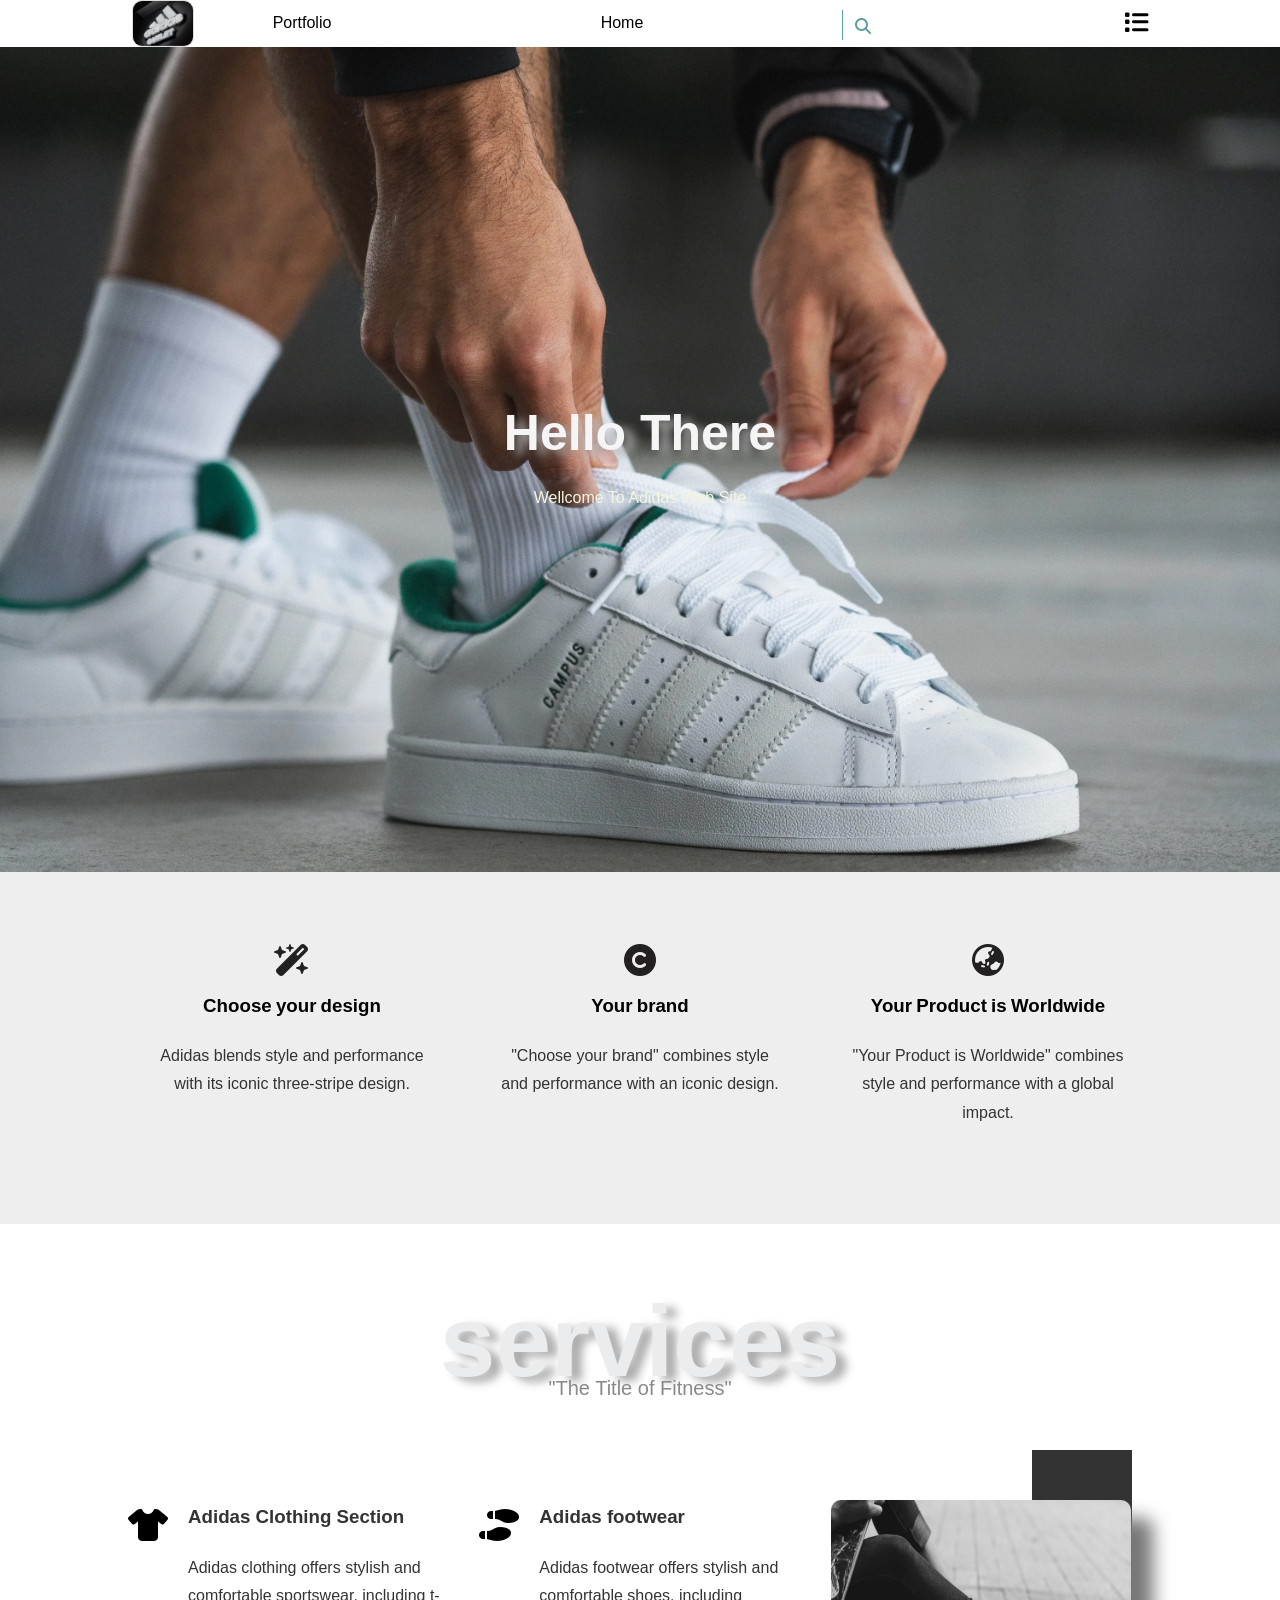
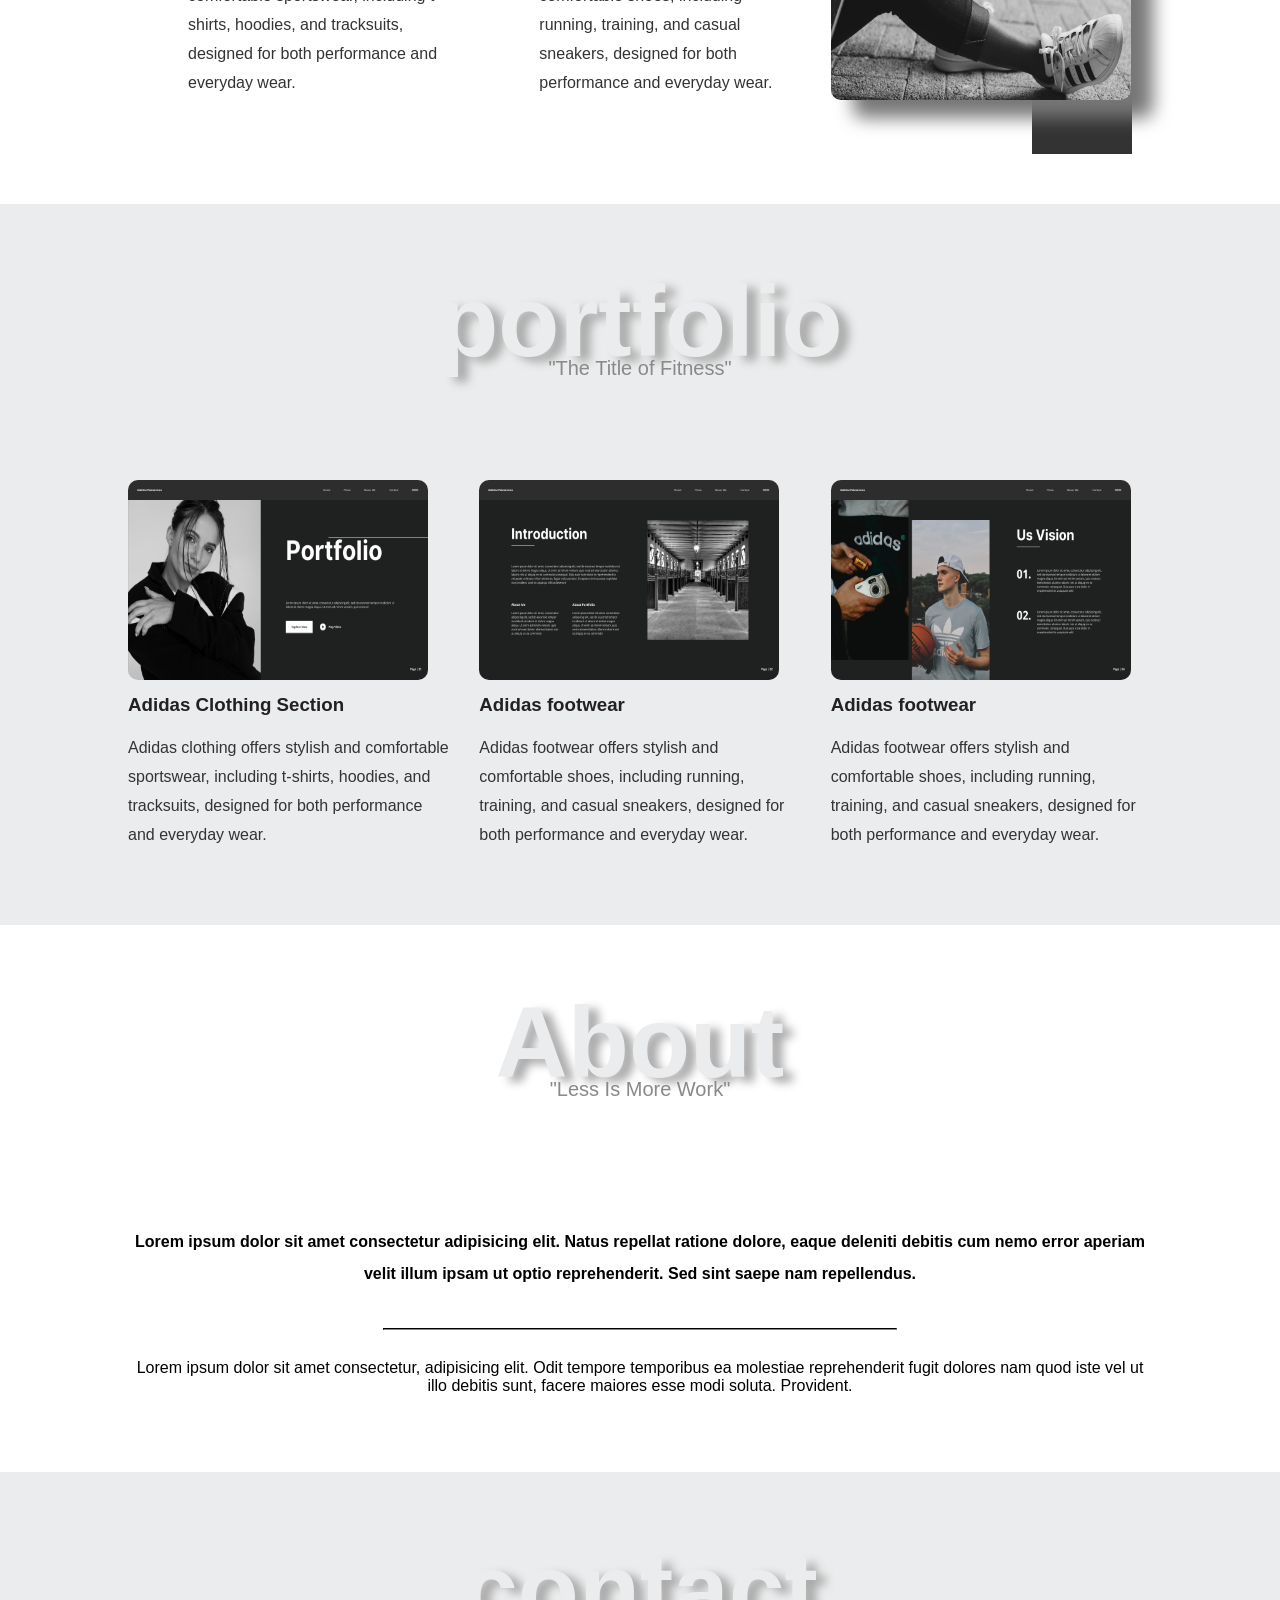
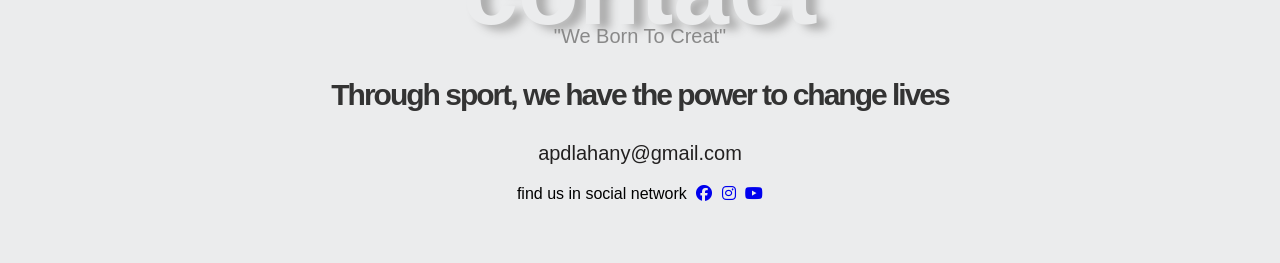
==== index.html @ a8775719 "add" ====
<!DOCTYPE html>
<html lang="en">

<head>
    <meta charset="UTF-8">
    <meta name="viewport" content="width=device-width, initial-scale=1.0">
    <title>Adidas</title>
    <link rel="stylesheet" href="css files/master.css">
    <link rel="stylesheet" href="css files/normalize.css">
    <link rel="stylesheet" href="css files/all.min.css">

</head>

<body>
    <!-- start header -->
    <div class="headr">
        <div class="container">
            <img class="logo" src="imeges/sddefault.jpg" alt="">
            <div class="tools">
                <ul>
                    <a href="file:///D:/test/portfolio.html" target="_blank">
                        <li>Portfolio</li>
                    </a>
                    <a href="">
                        <li>Home</li>
                    </a>
                    <div class="search ">
                        <i class="fa-solid fa-magnifying-glass"></i>
                    </div>

                </ul>
            </div>
            <div class="links">
                <i class="fa-solid fa-list fa-xl"></i>
                <ul>
                    <li> <a href="#home">home</a></li>
                    <li><a href="#about">About</a></li>
                    <li><a href="#contact">contact</a></li>
                    <li><a href="#services">services</a></li>
                    <li>
                        <div class="search ">
                            <a href="https://i.guim.co.uk/img/media/3841125b290fc60b6b7eaf004e7f3cb6103793da/0_193_3500_2101/master/3500.jpg?width=465&dpr=1&s=none&crop=none"
                                target="_blank">
                                <i class="fa-solid fa-magnifying-glass"> </i> ...search</a>

                        </div>
                    </li>

                </ul>

            </div>
        </div>

    </div>
    <!-- end header -->
    <!-- start landing -->
    <div class="land">
        <div class="intro-text">
            <h1>Hello There</h1>
            <p>Wellcome To Adidas Web Site</p>
        </div>
    </div>
    <!-- end landing -->

    <!-- start features -->
    <div class="features">
        <div class="container">
            <div class="feat">
                <i class="fa-solid fa-wand-magic-sparkles fa-2xl"></i>
                <h3>Choose your design</h3>
                <p>Adidas blends style and performance with its iconic three-stripe design.</p>
            </div>
            <div class="feat">
                <i class="fa-solid fa-copyright fa-2xl"></i>
                <h3>Your brand</h3>
                <p>"Choose your brand" combines style and performance with an iconic design.</p>

            </div>
            <div class="feat">
                <i class="fa-solid fa-earth-asia fa-2xl"></i>
                <h3>Your Product is Worldwide</h3>
                <p>"Your Product is Worldwide" combines style and performance with a global impact.</p>
            </div>
        </div>
    </div>
    <!-- end features -->
    <!-- start services -->
    <div class="services" id="services">
        <div class="container">
            <h2 class="specila-h">
                services
            </h2>
            <p>"The Title of Fitness"</p>
            <div class="services-content">
                <div class="col">
                    <div class="serv">
                        <i class="fa-solid fa-shirt fa-2xl"></i>
                        <div class="text">
                            <h3> Adidas Clothing Section</h3>
                            <p>Adidas clothing offers stylish and comfortable sportswear, including t-shirts, hoodies,
                                and
                                tracksuits, designed for both performance and everyday wear.
                            </p>
                        </div>

                    </div>
                </div>
                <div class="col">
                    <div class="serv">
                        <i class="fa-solid fa-shoe-prints fa-2xl"></i>
                        <div class="text">
                            <h3>Adidas footwear</h3>
                            <p>Adidas footwear offers stylish and comfortable shoes, including running, training, and
                                casual
                                sneakers, designed for both performance and everyday wear.
                            </p>
                        </div>

                    </div>
                </div>
                <div class="col">
                    <div class="img">
                        <img src="imeges/adidosA.png" width="300px" height="200px" alt="">
                    </div>
                </div>
            </div>
        </div>
    </div>
    <!-- end services -->
    <!-- start portfolio -->
    <div class="portfolio">
        <div class="container">
            <h2 class="specila-h">
                portfolio
            </h2>
            <p>"The Title of Fitness"</p>
            <div class="portfolio-content">
                <div class="col">
                    <div class="serv">
                        <img src="imeges/1.png" width="300px" height="200px" alt="">
                        <div class="text">
                            <h3> Adidas Clothing Section</h3>
                            <p>Adidas clothing offers stylish and comfortable sportswear, including t-shirts, hoodies,
                                and
                                tracksuits, designed for both performance and everyday wear.
                            </p>
                        </div>

                    </div>
                </div>
                <div class="col">
                    <div class="serv">
                        <img src="imeges/2.png" width="300px" height="200px" alt="">
                        <div class="text">
                            <h3>Adidas footwear</h3>
                            <p>Adidas footwear offers stylish and comfortable shoes, including running, training, and
                                casual
                                sneakers, designed for both performance and everyday wear.
                            </p>
                        </div>

                    </div>
                </div>
                <div class="col">
                    <div class="serv">
                        <img src="imeges/3.png" width="300px" height="200px" alt="">
                        <div class="text">
                            <h3>Adidas footwear</h3>
                            <p>Adidas footwear offers stylish and comfortable shoes, including running, training, and
                                casual
                                sneakers, designed for both performance and everyday wear.
                            </p>
                        </div>

                    </div>
                </div>
            </div>
        </div>
    </div>
    <!-- end portfolio -->
    <!-- start About -->
    <div class="about" id="about">
        <div class="container">
            <h2 class="specila-h">
                About
            </h2>
            <p>"Less Is More Work"</p>
            <div class="about-content">
                <div class="image">
                    <img src="imeges/sddefault.jpg" width="300px" height="300px" alt="">
                </div>
                <div class="text">
                    <p>Lorem ipsum dolor sit amet consectetur adipisicing elit. Natus repellat ratione dolore, eaque
                        deleniti debitis cum nemo error aperiam velit illum ipsam ut optio reprehenderit. Sed sint saepe
                        nam repellendus.</p>
                    <hr>
                    <p>Lorem ipsum dolor sit amet consectetur, adipisicing elit. Odit tempore temporibus ea molestiae
                        reprehenderit fugit dolores nam quod iste vel ut illo debitis sunt, facere maiores esse modi
                        soluta. Provident.</p>
                </div>
            </div>
        </div>
    </div>
    <!-- end About -->
    <!-- start contact  -->
    <div class="contact" id="contact">
        <div class="container">
        </div>
        <h2 class="specila-h">
            contact
        </h2>
        <p>"We Born To Creat"</p>
        <div class="info">
            <p class="label">Through sport, we have the power to change lives</p>
            <a class="link" href="mailto:apdlahany@gmail.com">apdlahany@gmail.com</a>
            <div class="social">
                find us in social network

                <a href="https://www.facebook.com/adidas/" target="_blank"> <i class="fa-brands fa-facebook"></i></a>
                <a href="https://www.instagram.com/adidas/" target="_blank"><i class="fa-brands fa-instagram"></i></a>
                <a href="https://www.youtube.com/user/adidas" target="_blank"><i class="fa-brands fa-youtube"></i></a>

            </div>


        </div>

    </div>
    <!-- end contact  -->

</body>

</html>
---- css files/master.css ----
* {
    --webkit-box-sizing: border-box --moz-box-sizing:border-box box-sizing: border-box;

}

html {
    scroll-behavior: smooth;
}

:root {
    --main-color: #eee;
    --secound-color: #ebeced;
    --h3-color: #333;
}

img {
    border-radius: 10px;
}

body {
    font-family: "work-sans", sans-serif;
}

.container {
    padding-left: 15px;
    margin-left: auto;
    margin-right: auto;
    padding-right: 15px;

}

.headr .container {
    display: flex;
    justify-content: space-between;
    align-items: center;

}


.headr {
    padding: 5px;
    padding-top: 0;
    padding-bottom: 0;

}


.logo {
    width: 60px;
    border: 0.2px solid #ddd;
    cursor: pointer;
}

.tools {
    position: absolute;
    padding-left: 30px;
    margin-left: auto;
    margin-right: auto;
    padding-right: 30px;


}

.tools .search {
    position: relative;
    top: 6px;
    border-left: 1px solid;
    height: 30px;
    padding-left: 10px;
    margin-top: 5px;
    color: cadetblue;
    cursor: pointer;
}

.tools .search i {
    position: absolute;
    top: 55%;
    transform: translate(-50%, -50%);
    left: 20px;
    color: cadetblue;
    font-size: 16px;
}

.tools ul {
    display: flex;
    gap: 120px;
    list-style: none;
    justify-content: center;
}

.tools ul a {
    text-decoration: none;
    color: black;

}

.tools ul li {
    width: 200px;
    height: 50px;
    display: flex;
    justify-content: center;
    align-items: center;
}

.tools ul li:hover {
    background-color: #ddd;
}


.icon {
    width: 18px;
    transition: 0.3s;
}

.links {
    position: relative;
    transition: 0.3s;

}


.headr .links ul {
    list-style: none;
    position: absolute;
    right: -8px;
    top: 41px;
    background-color: #e6e6e6;
    margin: 0;
    padding: 0;
    min-width: 150px;
    border-radius: 10px;
    display: none;
    transition: 0.3s;
    z-index: 1;
}

.headr .links:hover ul {
    content: "";
    display: block;

}


.headr .links ul::before {
    content: "";
    border-width: 10px;
    border-style: solid;
    border-color: transparent transparent #e6e6e6 transparent;
    position: absolute;
    top: -18px;
    right: 4px;
}

.headr .links ul a {
    display: block;
    margin-top: 5px;
    text-decoration: none;
    color: #333;
    padding: 15px;
    transition: 0.3s;
}

.headr .links ul li:not(:last-child) {
    border-bottom: 1px solid #333;
}

.headr .links ul li a:hover {
    padding-left: 25px;
    background-color: #898989;
}

.land {
    background-image: url(../imeges/adidas2.webp);
    background-size: cover;
    height: calc(100vh - 75px);
    position: relative;
}


.land .intro-text {
    position: absolute;
    left: 50%;
    top: 50%;
    text-align: center;
    transform: translate(-50%, -50%);
    width: 350px;
    max-width: 100%;
}

.land .intro-text h1 {
    margin-top: 0;
    font-weight: bold;
    font-size: 50px;
    color: whitesmoke;
    text-shadow: 10px 5px 10px darkgrey;

}

.land .intro-text p {
    line-height: 0.2;
    color: beige;
}

/* start features */

.features {
    padding-top: 60px;
    padding-bottom: 60px;
    background-color: var(--main-color);

}

.features .container {
    display: grid;
    grid-template-columns: repeat(auto-fill, minmax(300px, 1fr));
    gap: 20px;
}

.features .container .feat {
    padding: 20px;
    text-align: center;
}

.features .container i {
    color: #222020;
}

.features .container h3 {
    line-height: 1.8;
    font-weight: 800;
    word-spacing: -1px;
}

.features .container p {
    color: #333;
    line-height: 1.8;
}

/* end features */

/* start services */
.services {
    padding-top: 60px;
    padding-bottom: 60px;

}

.container {
    padding-left: 15px;
    margin-left: auto;
    margin-right: auto;
    padding-right: 15px;
}

.specila-h {
    font-size: 100px;
    color: var(--secound-color);
    font-weight: 800;
    text-align: center;
    margin: 0 0 0;
    text-shadow: 10px 5px 10px darkgrey;
}

.specila-h+p {
    font-size: 20px;
    text-align: center;
    margin: -22px 0 0;
    color: #898989;
}

.services-content .serv {
    display: flex;
    margin-bottom: 30px;
    position: relative;
}

.services-content .serv h3 {
    margin: 0 0 20px;
    font-weight: 800;

}

.services-content .text {
    line-height: 1.8;
    color: #333;
}

.services-content i {
    content: var(--fa);
    flex-basis: 60px;
    margin-right: 20px;
    margin-top: 25px;
}

.services-content img {
    box-shadow: 22px 18px 18px 0px #777;
    border-radius: 10px;
}

.services-content .img {
    position: relative;

}


.services-content .img::before {
    content: "";
    background-color: #333;
    width: 100px;
    height: calc(100% + 100px);
    position: absolute;
    top: -50px;
    right: 20px;
    z-index: -1;
}




.services-content {
    display: grid;
    grid-template-columns: repeat(auto-fill, minmax(300px, 1fr));
    gap: 30px;
    margin-top: 100px;
}

/* end services */
/* start portfolio */
.portfolio {
    padding-top: 60px;
    padding-bottom: 60px;
    background-color: var(--secound-color);
}

.portfolio-content {
    display: grid;
    grid-template-columns: repeat(auto-fill, minmax(300px, 1fr));
    gap: 30px;
    margin-top: 100px;
}

.portfolio-content h3 {
    margin-top: 10px;
    font-weight: 800;
    color: #222020;
}

.portfolio-content p {
    line-height: 1.8;
    color: #333;
}

/* end portfolio */

/* start about */
.about {
    padding-top: 60px;
    padding-bottom: 60px;

}

.about .about-content {
    display: flex;
    margin-top: 65px;
}

.about .about-content img {
    border-style: none;
    box-shadow: -18px 18px 18px #777;
}



.about .about-content .image {
    max-width: 100%;
    position: relative;
}


.about .about-content .image::before {
    content: "";
    position: absolute;
    width: 110px;
    height: 130%;
    left: -30px;
    top: -51px;
    background-color: #333;
    z-index: -1;
}

.about .about-content .image::after {
    content: "";
    position: absolute;
    width: 109px;
    height: 80%;
    z-index: -1;
    border-left: 80px solid #777;
    border-bottom: 55px solid #777;
    top: -34px;
    right: -130px;
}

.about .about-content .text {
    padding-left: 0;
    padding-top: 60px;
    text-align: center;
}

.about .about-content hr {
    border-color: var(--h3-color);
    width: 50%;
    display: inline-block;


}

.about .about-content p:first-of-type {
    font-weight: bold;
    line-height: 2;
    margin-bottom: 30px;
    margin-top: 0px;
}


/* end about */
/* start contact  */
.contact {
    padding-top: 60px;
    padding-bottom: 60px;
    background-color: var(--secound-color);

}

.contact .info {
    padding-left: 60px;
    padding-right: 60px;
    text-align: center;
}

.contact .info .label {
    font-weight: 800;
    font-size: 30px;
    letter-spacing: -2px;
    color: #333;
}

.contact .info .link {
    text-decoration: none;
    color: #222020;
    font-size: 20px;
}

.contact .info .link:hover {
    content: "";
    color: blue;
}

.contact .info .social {
    margin-top: 20px;
}

.contact .info .social i {
    margin-left: 5px;
}


@media (max-width:768px) {
    .container {
        width: 320px;
    }

    .tools {
        display: none;
        text-align: center;
    }

    .specila-h {
        font-size: 70px;
    }


    .about .about-content .image {
        display: none;
    }
}

@media (min-width:768px) {
    .container {
        width: 750px;
    }

    .tools {
        display: none;
    }

    .about .about-content .image {
        display: none;
    }

}

@media (min-width:992px) {
    .container {
        width: 90%;
    }

    .tools {
        display: block;
    }

}


@media (min-width:1200px) {
    .container {
        width: 80%;
    }
}

@media (min-width:1400px) {
    .container {
        width: 1200px;
    }
}
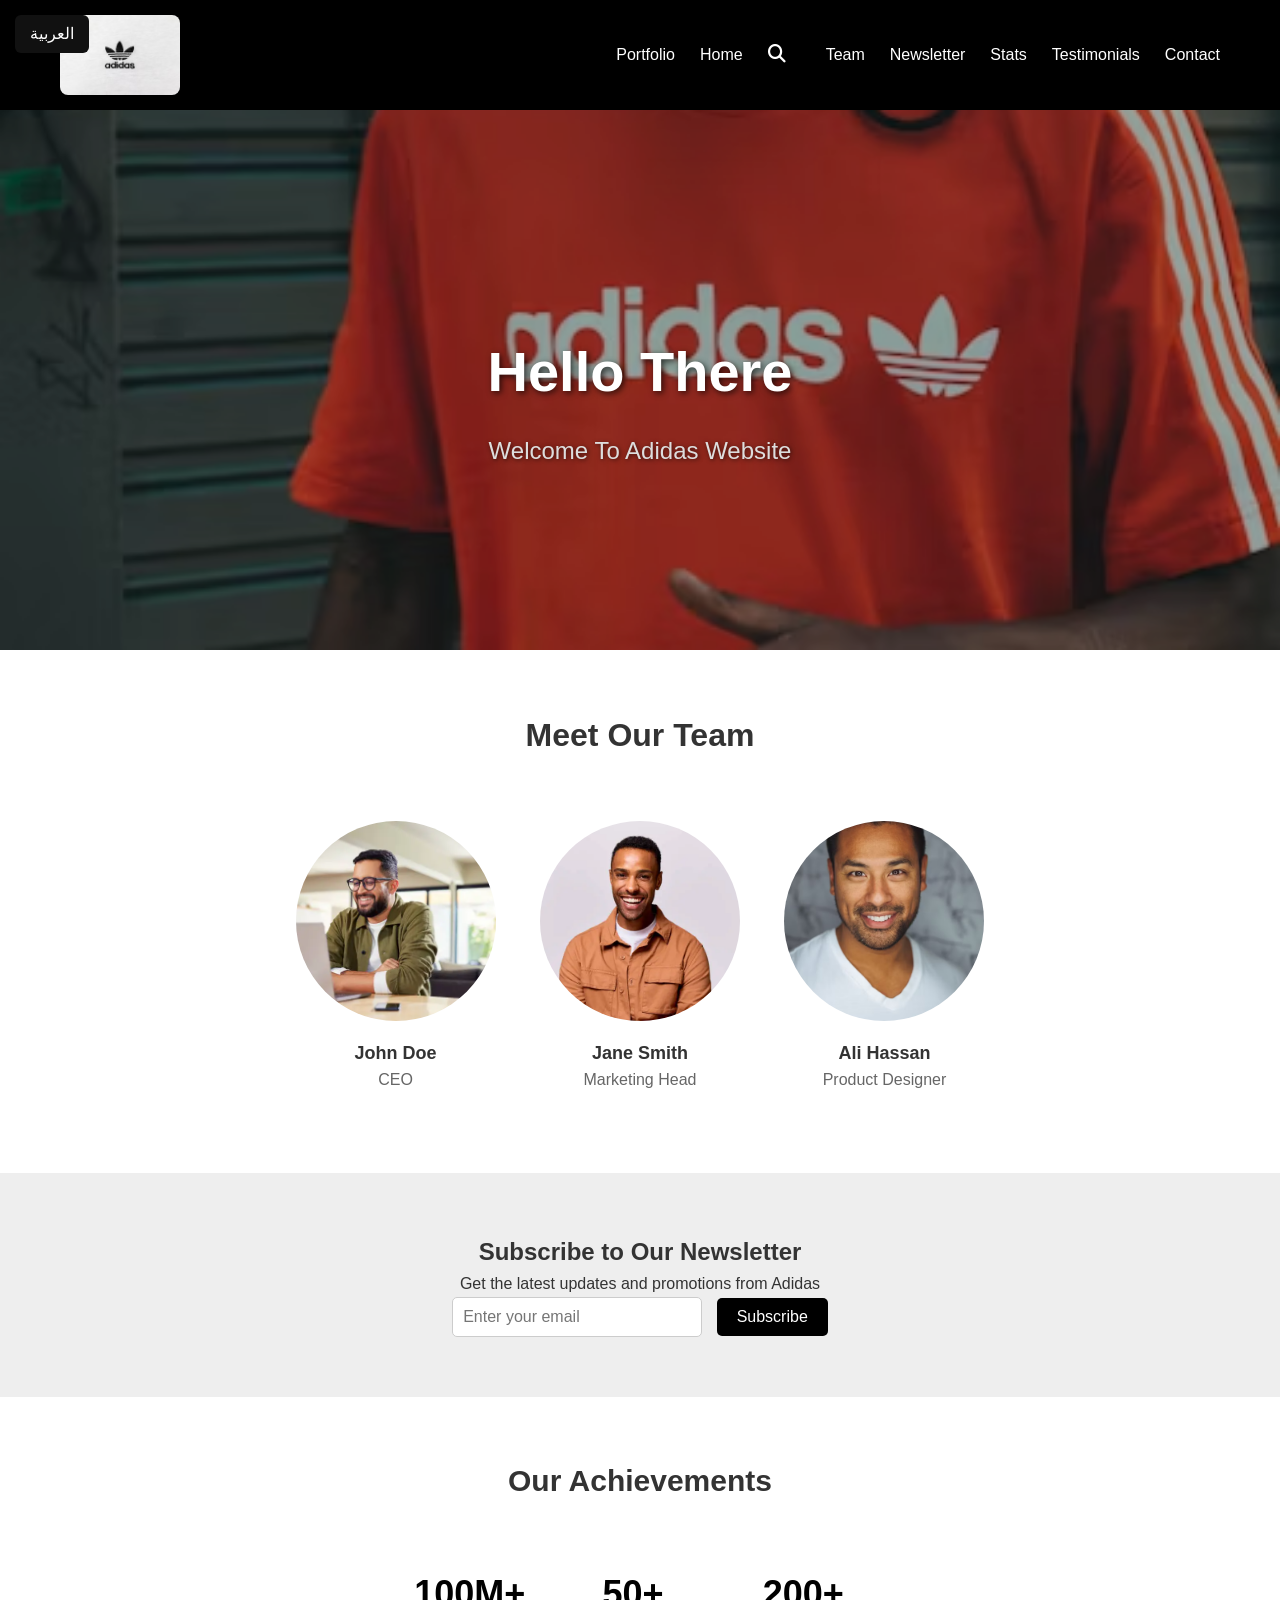
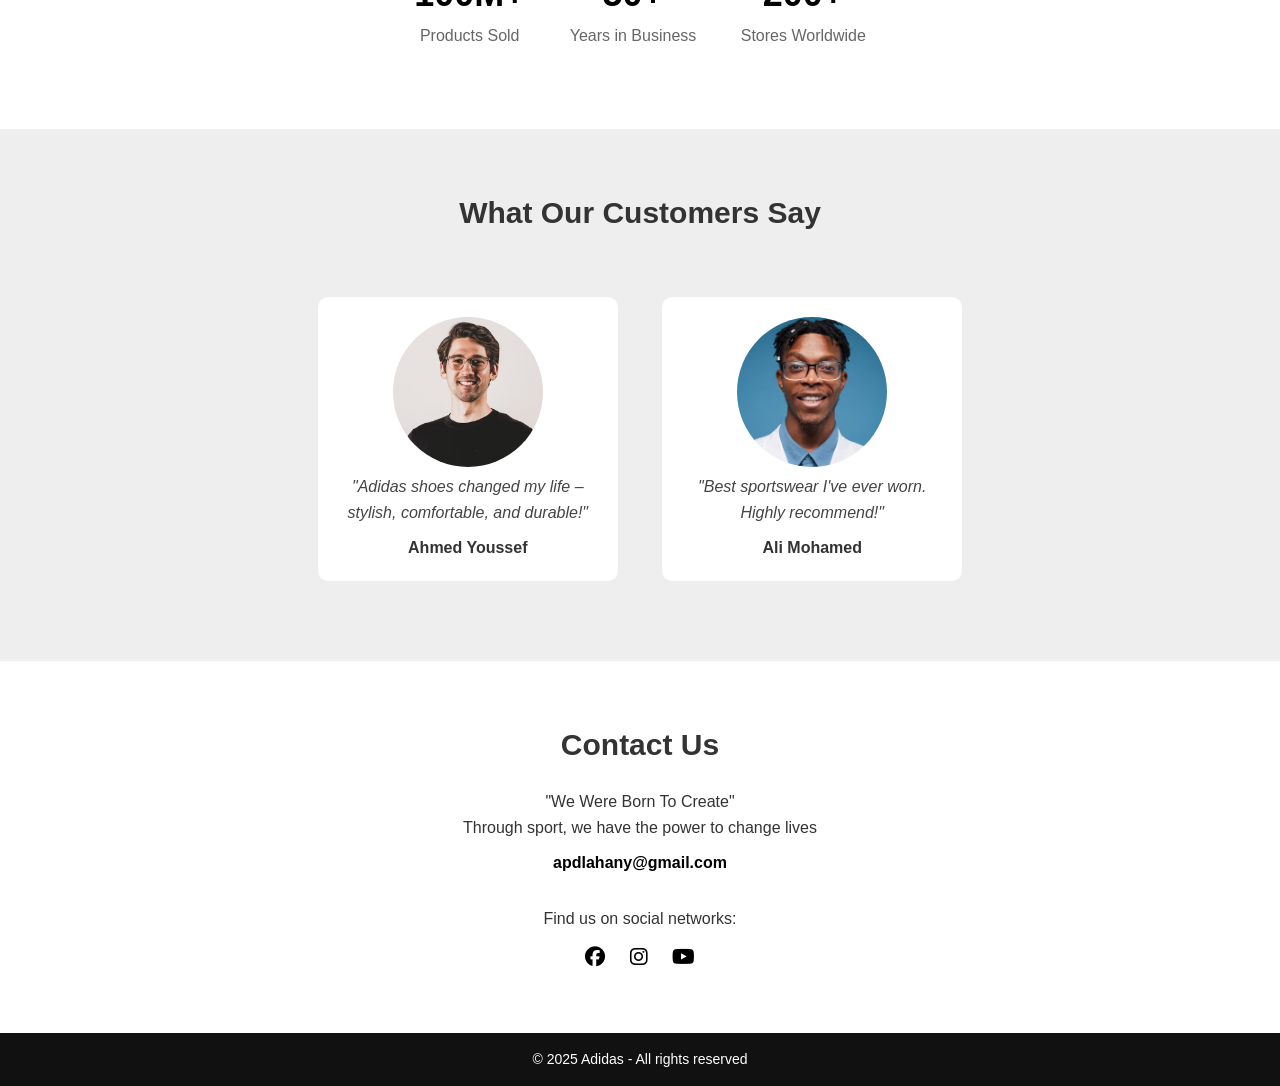
==== commit 9b24aae6: "add new" ====
--- a/index.html
+++ b/index.html
@@ -1,233 +1,166 @@
 <!DOCTYPE html>
 <html lang="en">
+  <head>
+    <meta charset="UTF-8" />
+    <meta name="viewport" content="width=device-width, initial-scale=1.0" />
+    <title>Adidas</title>
+    <link rel="stylesheet" href="css files/normalize.css" />
+    <link rel="stylesheet" href="css files/all.min.css" />
+    <link rel="stylesheet" href="css files/master.css" />
+  </head>
 
-<head>
-    <meta charset="UTF-8">
-    <meta name="viewport" content="width=device-width, initial-scale=1.0">
-    <title>Adidas</title>
-    <link rel="stylesheet" href="css files/master.css">
-    <link rel="stylesheet" href="css files/normalize.css">
-    <link rel="stylesheet" href="css files/all.min.css">
+  <body>
+    <button class="translate-btn" onclick="translatePage()">العربية</button>
 
-</head>
+    <!-- Header -->
+    <header class="headr">
+      <div class="container">
+        <img class="logo" src="imeges/logo.avif" alt="Logo" />
 
-<body>
-    <!-- start header -->
-    <div class="headr">
-        <div class="container">
-            <img class="logo" src="imeges/sddefault.jpg" alt="">
-            <div class="tools">
-                <ul>
-                    <a href="file:///D:/test/portfolio.html" target="_blank">
-                        <li>Portfolio</li>
-                    </a>
-                    <a href="">
-                        <li>Home</li>
-                    </a>
-                    <div class="search ">
-                        <i class="fa-solid fa-magnifying-glass"></i>
-                    </div>
+        <nav class="navigation">
+          <ul class="nav-tools">
+            <li><a href="#portfolio">Portfolio</a></li>
+            <li><a href="#">Home</a></li>
+            <li class="search">
+              <i class="fa-solid fa-magnifying-glass"></i>
+            </li>
+          </ul>
 
-                </ul>
-            </div>
-            <div class="links">
-                <i class="fa-solid fa-list fa-xl"></i>
-                <ul>
-                    <li> <a href="#home">home</a></li>
-                    <li><a href="#about">About</a></li>
-                    <li><a href="#contact">contact</a></li>
-                    <li><a href="#services">services</a></li>
-                    <li>
-                        <div class="search ">
-                            <a href="https://i.guim.co.uk/img/media/3841125b290fc60b6b7eaf004e7f3cb6103793da/0_193_3500_2101/master/3500.jpg?width=465&dpr=1&s=none&crop=none"
-                                target="_blank">
-                                <i class="fa-solid fa-magnifying-glass"> </i> ...search</a>
+          <ul class="nav-links">
+            <li><a href="#team">Team</a></li>
+            <li><a href="#newsletter">Newsletter</a></li>
+            <li><a href="#stats">Stats</a></li>
+            <li><a href="#testimonials">Testimonials</a></li>
+            <li><a href="#contact">Contact</a></li>
+          </ul>
+        </nav>
+      </div>
+    </header>
 
-                        </div>
-                    </li>
+    <!-- Landing Section -->
+    <section class="land">
+      <div class="intro-text">
+        <h1>Hello There</h1>
+        <p>Welcome To Adidas Website</p>
+      </div>
+    </section>
 
-                </ul>
+    <!-- Team Section -->
+    <section class="team" id="team">
+      <h2>Meet Our Team</h2>
+      <div class="member">
+        <img
+          src="./imeges/p1.webp"
+          alt="Team Member"
+          width="200"
+          height="200"
+          style="object-fit: cover; border-radius: 50%"
+        />
+        <h4>John Doe</h4>
+        <p>CEO</p>
+      </div>
+      <div class="member">
+        <img
+          src="imeges/p2.webp"
+          alt="Team Member"
+          width="200"
+          height="200"
+          style="object-fit: cover; border-radius: 50%"
+        />
+        <h4>Jane Smith</h4>
+        <p>Marketing Head</p>
+      </div>
+      <div class="member">
+        <img
+          src="imeges/p3.avif"
+          alt="Team Member"
+          width="200"
+          height="200"
+          style="object-fit: cover; border-radius: 50%"
+        />
+        <h4>Ali Hassan</h4>
+        <p>Product Designer</p>
+      </div>
+    </section>
 
-            </div>
-        </div>
+    <!-- Newsletter Section -->
+    <section class="newsletter" id="newsletter">
+      <h2>Subscribe to Our Newsletter</h2>
+      <p>Get the latest updates and promotions from Adidas</p>
+      <input type="email" placeholder="Enter your email" />
+      <button>Subscribe</button>
+    </section>
 
-    </div>
-    <!-- end header -->
-    <!-- start landing -->
-    <div class="land">
-        <div class="intro-text">
-            <h1>Hello There</h1>
-            <p>Wellcome To Adidas Web Site</p>
-        </div>
-    </div>
-    <!-- end landing -->
+    <!-- Stats Section -->
+    <section class="stats" id="stats">
+      <h2>Our Achievements</h2>
+      <div class="box">
+        <h3>100M+</h3>
+        <p>Products Sold</p>
+      </div>
+      <div class="box">
+        <h3>50+</h3>
+        <p>Years in Business</p>
+      </div>
+      <div class="box">
+        <h3>200+</h3>
+        <p>Stores Worldwide</p>
+      </div>
+    </section>
 
-    <!-- start features -->
-    <div class="features">
-        <div class="container">
-            <div class="feat">
-                <i class="fa-solid fa-wand-magic-sparkles fa-2xl"></i>
-                <h3>Choose your design</h3>
-                <p>Adidas blends style and performance with its iconic three-stripe design.</p>
-            </div>
-            <div class="feat">
-                <i class="fa-solid fa-copyright fa-2xl"></i>
-                <h3>Your brand</h3>
-                <p>"Choose your brand" combines style and performance with an iconic design.</p>
+    <!-- Testimonials Section -->
+    <section class="testimonials" id="testimonials">
+      <h2>What Our Customers Say</h2>
+      <div class="testimonial">
+        <img
+          src="./imeges/u1.avif"
+          alt="User"
+          width="150"
+          height="150"
+          style="object-fit: cover; border-radius: 50%"
+        />
+        <p>
+          "Adidas shoes changed my life – stylish, comfortable, and durable!"
+        </p>
+        <h4>Ahmed Youssef</h4>
+      </div>
+      <div class="testimonial">
+        <img
+          src="./imeges/u2.avif"
+          alt="User"
+          width="150"
+          height="150"
+          style="object-fit: cover; border-radius: 50%"
+        />
+        <p>"Best sportswear I've ever worn. Highly recommend!"</p>
+        <h4>Ali Mohamed</h4>
+      </div>
+    </section>
 
-            </div>
-            <div class="feat">
-                <i class="fa-solid fa-earth-asia fa-2xl"></i>
-                <h3>Your Product is Worldwide</h3>
-                <p>"Your Product is Worldwide" combines style and performance with a global impact.</p>
-            </div>
-        </div>
-    </div>
-    <!-- end features -->
-    <!-- start services -->
-    <div class="services" id="services">
-        <div class="container">
-            <h2 class="specila-h">
-                services
-            </h2>
-            <p>"The Title of Fitness"</p>
-            <div class="services-content">
-                <div class="col">
-                    <div class="serv">
-                        <i class="fa-solid fa-shirt fa-2xl"></i>
-                        <div class="text">
-                            <h3> Adidas Clothing Section</h3>
-                            <p>Adidas clothing offers stylish and comfortable sportswear, including t-shirts, hoodies,
-                                and
-                                tracksuits, designed for both performance and everyday wear.
-                            </p>
-                        </div>
+    <!-- Contact Section -->
+    <section class="contact" id="contact">
+      <h2>Contact Us</h2>
+      <p>"We Were Born To Create"</p>
+      <p>Through sport, we have the power to change lives</p>
+      <a class="link" href="mailto:apdlahany@gmail.com">apdlahany@gmail.com</a>
+      <div class="social">
+        <p>Find us on social networks:</p>
+        <a href="https://www.facebook.com/adidas/" target="_blank"
+          ><i class="fa-brands fa-facebook"></i
+        ></a>
+        <a href="https://www.instagram.com/adidas/" target="_blank"
+          ><i class="fa-brands fa-instagram"></i
+        ></a>
+        <a href="https://www.youtube.com/user/adidas" target="_blank"
+          ><i class="fa-brands fa-youtube"></i
+        ></a>
+      </div>
+    </section>
 
-                    </div>
-                </div>
-                <div class="col">
-                    <div class="serv">
-                        <i class="fa-solid fa-shoe-prints fa-2xl"></i>
-                        <div class="text">
-                            <h3>Adidas footwear</h3>
-                            <p>Adidas footwear offers stylish and comfortable shoes, including running, training, and
-                                casual
-                                sneakers, designed for both performance and everyday wear.
-                            </p>
-                        </div>
+    <!-- Footer -->
+    <footer>&copy; 2025 Adidas - All rights reserved</footer>
 
-                    </div>
-                </div>
-                <div class="col">
-                    <div class="img">
-                        <img src="imeges/adidosA.png" width="300px" height="200px" alt="">
-                    </div>
-                </div>
-            </div>
-        </div>
-    </div>
-    <!-- end services -->
-    <!-- start portfolio -->
-    <div class="portfolio">
-        <div class="container">
-            <h2 class="specila-h">
-                portfolio
-            </h2>
-            <p>"The Title of Fitness"</p>
-            <div class="portfolio-content">
-                <div class="col">
-                    <div class="serv">
-                        <img src="imeges/1.png" width="300px" height="200px" alt="">
-                        <div class="text">
-                            <h3> Adidas Clothing Section</h3>
-                            <p>Adidas clothing offers stylish and comfortable sportswear, including t-shirts, hoodies,
-                                and
-                                tracksuits, designed for both performance and everyday wear.
-                            </p>
-                        </div>
-
-                    </div>
-                </div>
-                <div class="col">
-                    <div class="serv">
-                        <img src="imeges/2.png" width="300px" height="200px" alt="">
-                        <div class="text">
-                            <h3>Adidas footwear</h3>
-                            <p>Adidas footwear offers stylish and comfortable shoes, including running, training, and
-                                casual
-                                sneakers, designed for both performance and everyday wear.
-                            </p>
-                        </div>
-
-                    </div>
-                </div>
-                <div class="col">
-                    <div class="serv">
-                        <img src="imeges/3.png" width="300px" height="200px" alt="">
-                        <div class="text">
-                            <h3>Adidas footwear</h3>
-                            <p>Adidas footwear offers stylish and comfortable shoes, including running, training, and
-                                casual
-                                sneakers, designed for both performance and everyday wear.
-                            </p>
-                        </div>
-
-                    </div>
-                </div>
-            </div>
-        </div>
-    </div>
-    <!-- end portfolio -->
-    <!-- start About -->
-    <div class="about" id="about">
-        <div class="container">
-            <h2 class="specila-h">
-                About
-            </h2>
-            <p>"Less Is More Work"</p>
-            <div class="about-content">
-                <div class="image">
-                    <img src="imeges/sddefault.jpg" width="300px" height="300px" alt="">
-                </div>
-                <div class="text">
-                    <p>Lorem ipsum dolor sit amet consectetur adipisicing elit. Natus repellat ratione dolore, eaque
-                        deleniti debitis cum nemo error aperiam velit illum ipsam ut optio reprehenderit. Sed sint saepe
-                        nam repellendus.</p>
-                    <hr>
-                    <p>Lorem ipsum dolor sit amet consectetur, adipisicing elit. Odit tempore temporibus ea molestiae
-                        reprehenderit fugit dolores nam quod iste vel ut illo debitis sunt, facere maiores esse modi
-                        soluta. Provident.</p>
-                </div>
-            </div>
-        </div>
-    </div>
-    <!-- end About -->
-    <!-- start contact  -->
-    <div class="contact" id="contact">
-        <div class="container">
-        </div>
-        <h2 class="specila-h">
-            contact
-        </h2>
-        <p>"We Born To Creat"</p>
-        <div class="info">
-            <p class="label">Through sport, we have the power to change lives</p>
-            <a class="link" href="mailto:apdlahany@gmail.com">apdlahany@gmail.com</a>
-            <div class="social">
-                find us in social network
-
-                <a href="https://www.facebook.com/adidas/" target="_blank"> <i class="fa-brands fa-facebook"></i></a>
-                <a href="https://www.instagram.com/adidas/" target="_blank"><i class="fa-brands fa-instagram"></i></a>
-                <a href="https://www.youtube.com/user/adidas" target="_blank"><i class="fa-brands fa-youtube"></i></a>
-
-            </div>
-
-
-        </div>
-
-    </div>
-    <!-- end contact  -->
-
-</body>
-
-</html>+    <!-- JavaScript -->
+    <script src="./master.js"></script>
+  </body>
+</html>
--- a/css files/master.css
+++ b/css files/master.css
@@ -1,524 +1,338 @@
+/* General Reset */
 * {
-    --webkit-box-sizing: border-box --moz-box-sizing:border-box box-sizing: border-box;
-
-}
-
-html {
-    scroll-behavior: smooth;
-}
-
-:root {
-    --main-color: #eee;
-    --secound-color: #ebeced;
-    --h3-color: #333;
-}
-
-img {
-    border-radius: 10px;
+  box-sizing: border-box;
+  margin: 0;
+  padding: 0;
 }
 
 body {
-    font-family: "work-sans", sans-serif;
-}
-
-.container {
-    padding-left: 15px;
-    margin-left: auto;
-    margin-right: auto;
-    padding-right: 15px;
-
+  font-family: Arial, sans-serif;
+  line-height: 1.6;
+  background-color: #f4f4f4;
+  color: #333;
+}
+
+a {
+  text-decoration: none;
+  color: inherit;
+}
+
+ul {
+  list-style: none;
+}
+
+/* Translate Button */
+.translate-btn {
+  position: fixed;
+  top: 15px;
+  left: 15px;
+  background-color: #111;
+  color: #fff;
+  padding: 10px 15px;
+  border: none;
+  border-radius: 6px;
+  cursor: pointer;
+  z-index: 1000;
+  transition: background 0.3s;
+}
+
+.translate-btn:hover {
+  background-color: #444;
+}
+
+/* ====== Header ====== */
+.headr {
+  background-color: #000;
+  padding: 15px 0;
+  color: #fff;
+  box-shadow: 0 2px 5px rgba(0, 0, 0, 0.5);
 }
 
 .headr .container {
-    display: flex;
-    justify-content: space-between;
-    align-items: center;
-
-}
-
-
-.headr {
-    padding: 5px;
-    padding-top: 0;
-    padding-bottom: 0;
-
-}
-
+  max-width: 1200px;
+  margin: 0 auto;
+  padding: 0 20px;
+
+  display: flex;
+  align-items: center;
+  justify-content: space-between;
+  flex-wrap: wrap;
+  gap: 20px;
+}
 
 .logo {
-    width: 60px;
-    border: 0.2px solid #ddd;
-    cursor: pointer;
-}
-
-.tools {
-    position: absolute;
-    padding-left: 30px;
-    margin-left: auto;
-    margin-right: auto;
-    padding-right: 30px;
-
-
-}
-
-.tools .search {
-    position: relative;
-    top: 6px;
-    border-left: 1px solid;
-    height: 30px;
-    padding-left: 10px;
-    margin-top: 5px;
-    color: cadetblue;
-    cursor: pointer;
-}
-
-.tools .search i {
-    position: absolute;
-    top: 55%;
-    transform: translate(-50%, -50%);
-    left: 20px;
-    color: cadetblue;
-    font-size: 16px;
-}
-
-.tools ul {
-    display: flex;
-    gap: 120px;
-    list-style: none;
-    justify-content: center;
-}
-
-.tools ul a {
-    text-decoration: none;
-    color: black;
-
-}
-
-.tools ul li {
-    width: 200px;
-    height: 50px;
-    display: flex;
-    justify-content: center;
-    align-items: center;
-}
-
-.tools ul li:hover {
-    background-color: #ddd;
-}
-
-
-.icon {
-    width: 18px;
-    transition: 0.3s;
-}
-
-.links {
-    position: relative;
-    transition: 0.3s;
-
-}
-
-
-.headr .links ul {
-    list-style: none;
-    position: absolute;
-    right: -8px;
-    top: 41px;
-    background-color: #e6e6e6;
-    margin: 0;
-    padding: 0;
-    min-width: 150px;
-    border-radius: 10px;
-    display: none;
-    transition: 0.3s;
-    z-index: 1;
-}
-
-.headr .links:hover ul {
-    content: "";
-    display: block;
-
-}
-
-
-.headr .links ul::before {
-    content: "";
-    border-width: 10px;
-    border-style: solid;
-    border-color: transparent transparent #e6e6e6 transparent;
-    position: absolute;
-    top: -18px;
-    right: 4px;
-}
-
-.headr .links ul a {
-    display: block;
-    margin-top: 5px;
-    text-decoration: none;
-    color: #333;
-    padding: 15px;
-    transition: 0.3s;
-}
-
-.headr .links ul li:not(:last-child) {
-    border-bottom: 1px solid #333;
-}
-
-.headr .links ul li a:hover {
-    padding-left: 25px;
-    background-color: #898989;
-}
-
+  width: 120px;
+  height: auto;
+  border-radius: 8px;
+}
+
+/* ====== Navigation ====== */
+.navigation {
+  display: flex;
+  align-items: center;
+  gap: 40px;
+}
+
+/* قائمة الأدوات (الأولى) */
+.nav-tools,
+.nav-links {
+  list-style: none;
+  margin: 0;
+  padding: 0;
+  display: flex;
+  align-items: center;
+  gap: 25px;
+}
+
+.nav-tools li,
+.nav-links li {
+  font-size: 16px;
+  position: relative;
+}
+
+.nav-tools li a,
+.nav-links li a {
+  color: #fff;
+  text-decoration: none;
+  transition: color 0.3s ease;
+}
+
+.nav-tools li a:hover,
+.nav-links li a:hover {
+  color: #f39c12;
+}
+
+/* أيقونة البحث */
+.search i {
+  font-size: 18px;
+  cursor: pointer;
+  color: #fff;
+  transition: color 0.3s ease;
+}
+
+.search i:hover {
+  color: #f39c12;
+}
+
+/* Responsive - تكيّف على الشاشات الصغيرة */
+@media (max-width: 768px) {
+  .headr .container {
+    flex-direction: column;
+    align-items: flex-start;
+  }
+
+  .navigation {
+    flex-direction: column;
+    gap: 15px;
+    width: 100%;
+  }
+
+  .nav-tools,
+  .nav-links {
+    justify-content: flex-start;
+    gap: 15px;
+    flex-wrap: wrap;
+  }
+}
+/* ====== Landing Section ====== */
 .land {
-    background-image: url(../imeges/adidas2.webp);
-    background-size: cover;
-    height: calc(100vh - 75px);
-    position: relative;
-}
-
-
-.land .intro-text {
-    position: absolute;
-    left: 50%;
-    top: 50%;
-    text-align: center;
-    transform: translate(-50%, -50%);
-    width: 350px;
-    max-width: 100%;
+  background: url("../imeges/sddefault.jpg") no-repeat center center/cover;
+  height: 60vh;
+  display: flex;
+  justify-content: center;
+  align-items: center;
+  text-align: center;
+  color: #fff;
+  position: relative;
+  padding: 0 20px;
+  box-shadow: inset 0 0 0 1000px rgba(0, 0, 0, 0.35); /* تعتيم خلفية الصورة قليلاً */
 }
 
 .land .intro-text h1 {
-    margin-top: 0;
-    font-weight: bold;
-    font-size: 50px;
-    color: whitesmoke;
-    text-shadow: 10px 5px 10px darkgrey;
-
+  font-size: 3.5rem;
+  margin-bottom: 15px;
+  font-weight: 700;
+  text-shadow: 2px 2px 6px rgba(0, 0, 0, 0.7);
 }
 
 .land .intro-text p {
-    line-height: 0.2;
-    color: beige;
-}
-
-/* start features */
-
-.features {
-    padding-top: 60px;
-    padding-bottom: 60px;
-    background-color: var(--main-color);
-
-}
-
-.features .container {
-    display: grid;
-    grid-template-columns: repeat(auto-fill, minmax(300px, 1fr));
-    gap: 20px;
-}
-
-.features .container .feat {
-    padding: 20px;
-    text-align: center;
-}
-
-.features .container i {
-    color: #222020;
-}
-
-.features .container h3 {
-    line-height: 1.8;
-    font-weight: 800;
-    word-spacing: -1px;
-}
-
-.features .container p {
-    color: #333;
-    line-height: 1.8;
-}
-
-/* end features */
-
-/* start services */
-.services {
-    padding-top: 60px;
-    padding-bottom: 60px;
-
-}
-
-.container {
-    padding-left: 15px;
-    margin-left: auto;
-    margin-right: auto;
-    padding-right: 15px;
-}
-
-.specila-h {
-    font-size: 100px;
-    color: var(--secound-color);
-    font-weight: 800;
-    text-align: center;
-    margin: 0 0 0;
-    text-shadow: 10px 5px 10px darkgrey;
-}
-
-.specila-h+p {
-    font-size: 20px;
-    text-align: center;
-    margin: -22px 0 0;
-    color: #898989;
-}
-
-.services-content .serv {
-    display: flex;
-    margin-bottom: 30px;
-    position: relative;
-}
-
-.services-content .serv h3 {
-    margin: 0 0 20px;
-    font-weight: 800;
-
-}
-
-.services-content .text {
-    line-height: 1.8;
-    color: #333;
-}
-
-.services-content i {
-    content: var(--fa);
-    flex-basis: 60px;
-    margin-right: 20px;
-    margin-top: 25px;
-}
-
-.services-content img {
-    box-shadow: 22px 18px 18px 0px #777;
-    border-radius: 10px;
-}
-
-.services-content .img {
-    position: relative;
-
-}
-
-
-.services-content .img::before {
-    content: "";
-    background-color: #333;
-    width: 100px;
-    height: calc(100% + 100px);
-    position: absolute;
-    top: -50px;
-    right: 20px;
-    z-index: -1;
-}
-
-
-
-
-.services-content {
-    display: grid;
-    grid-template-columns: repeat(auto-fill, minmax(300px, 1fr));
-    gap: 30px;
-    margin-top: 100px;
-}
-
-/* end services */
-/* start portfolio */
-.portfolio {
-    padding-top: 60px;
-    padding-bottom: 60px;
-    background-color: var(--secound-color);
-}
-
-.portfolio-content {
-    display: grid;
-    grid-template-columns: repeat(auto-fill, minmax(300px, 1fr));
-    gap: 30px;
-    margin-top: 100px;
-}
-
-.portfolio-content h3 {
-    margin-top: 10px;
-    font-weight: 800;
-    color: #222020;
-}
-
-.portfolio-content p {
-    line-height: 1.8;
-    color: #333;
-}
-
-/* end portfolio */
-
-/* start about */
-.about {
-    padding-top: 60px;
-    padding-bottom: 60px;
-
-}
-
-.about .about-content {
-    display: flex;
-    margin-top: 65px;
-}
-
-.about .about-content img {
-    border-style: none;
-    box-shadow: -18px 18px 18px #777;
-}
-
-
-
-.about .about-content .image {
-    max-width: 100%;
-    position: relative;
-}
-
-
-.about .about-content .image::before {
-    content: "";
-    position: absolute;
-    width: 110px;
-    height: 130%;
-    left: -30px;
-    top: -51px;
-    background-color: #333;
-    z-index: -1;
-}
-
-.about .about-content .image::after {
-    content: "";
-    position: absolute;
-    width: 109px;
-    height: 80%;
-    z-index: -1;
-    border-left: 80px solid #777;
-    border-bottom: 55px solid #777;
-    top: -34px;
-    right: -130px;
-}
-
-.about .about-content .text {
-    padding-left: 0;
-    padding-top: 60px;
-    text-align: center;
-}
-
-.about .about-content hr {
-    border-color: var(--h3-color);
-    width: 50%;
-    display: inline-block;
-
-
-}
-
-.about .about-content p:first-of-type {
-    font-weight: bold;
-    line-height: 2;
-    margin-bottom: 30px;
-    margin-top: 0px;
-}
-
-
-/* end about */
-/* start contact  */
+  font-size: 1.5rem;
+  font-weight: 400;
+  color: #ddd;
+  text-shadow: 1px 1px 4px rgba(0, 0, 0, 0.6);
+  margin: 0;
+}
+
+/* Responsive */
+@media (max-width: 768px) {
+  .land {
+    height: 350px;
+  }
+
+  .land .intro-text h1 {
+    font-size: 2.5rem;
+  }
+
+  .land .intro-text p {
+    font-size: 1.2rem;
+  }
+}
+
+/* Team Section */
+.team {
+  padding: 60px 20px;
+  background-color: #fff;
+  text-align: center;
+}
+
+.team h2 {
+  margin-bottom: 40px;
+  font-size: 32px;
+}
+
+.team .member {
+  display: inline-block;
+  margin: 20px;
+  max-width: 200px;
+}
+
+.team .member h4 {
+  margin-top: 10px;
+  font-size: 18px;
+  font-weight: bold;
+}
+
+.team .member p {
+  color: #666;
+}
+
+/* Newsletter */
+.newsletter {
+  padding: 60px 20px;
+  text-align: center;
+  background-color: #eee;
+}
+
+.newsletter input[type="email"] {
+  padding: 10px;
+  width: 250px;
+  border: 1px solid #ccc;
+  border-radius: 5px;
+}
+
+.newsletter button {
+  padding: 10px 20px;
+  margin-left: 10px;
+  background-color: #000;
+  color: #fff;
+  border: none;
+  border-radius: 5px;
+  cursor: pointer;
+}
+
+.newsletter button:hover {
+  background-color: #222;
+}
+
+/* Stats Section */
+.stats {
+  padding: 60px 20px;
+  background-color: #fff;
+  text-align: center;
+}
+
+.stats h2 {
+  margin-bottom: 40px;
+  font-size: 30px;
+}
+
+.stats .box {
+  display: inline-block;
+  margin: 20px;
+}
+
+.stats .box h3 {
+  font-size: 36px;
+  color: #000;
+}
+
+.stats .box p {
+  color: #666;
+}
+
+/* Testimonials */
+.testimonials {
+  padding: 60px 20px;
+  background-color: #eee;
+  text-align: center;
+}
+
+.testimonials h2 {
+  margin-bottom: 40px;
+  font-size: 30px;
+}
+
+.testimonial {
+  display: inline-block;
+  max-width: 300px;
+  margin: 20px;
+  background-color: #fff;
+  padding: 20px;
+  border-radius: 10px;
+}
+
+.testimonial p {
+  font-style: italic;
+  color: #444;
+}
+
+.testimonial h4 {
+  margin-top: 10px;
+}
+
+/* Contact Section */
 .contact {
-    padding-top: 60px;
-    padding-bottom: 60px;
-    background-color: var(--secound-color);
-
-}
-
-.contact .info {
-    padding-left: 60px;
-    padding-right: 60px;
-    text-align: center;
-}
-
-.contact .info .label {
-    font-weight: 800;
-    font-size: 30px;
-    letter-spacing: -2px;
-    color: #333;
-}
-
-.contact .info .link {
-    text-decoration: none;
-    color: #222020;
-    font-size: 20px;
-}
-
-.contact .info .link:hover {
-    content: "";
-    color: blue;
-}
-
-.contact .info .social {
-    margin-top: 20px;
-}
-
-.contact .info .social i {
-    margin-left: 5px;
-}
-
-
-@media (max-width:768px) {
-    .container {
-        width: 320px;
-    }
-
-    .tools {
-        display: none;
-        text-align: center;
-    }
-
-    .specila-h {
-        font-size: 70px;
-    }
-
-
-    .about .about-content .image {
-        display: none;
-    }
-}
-
-@media (min-width:768px) {
-    .container {
-        width: 750px;
-    }
-
-    .tools {
-        display: none;
-    }
-
-    .about .about-content .image {
-        display: none;
-    }
-
-}
-
-@media (min-width:992px) {
-    .container {
-        width: 90%;
-    }
-
-    .tools {
-        display: block;
-    }
-
-}
-
-
-@media (min-width:1200px) {
-    .container {
-        width: 80%;
-    }
-}
-
-@media (min-width:1400px) {
-    .container {
-        width: 1200px;
-    }
-}+  padding: 60px 20px;
+  text-align: center;
+  background-color: #fff;
+}
+
+.contact h2 {
+  font-size: 30px;
+  margin-bottom: 20px;
+}
+
+.contact .link {
+  display: inline-block;
+  margin: 10px 0;
+  color: #000;
+  font-weight: bold;
+}
+
+.social {
+  margin-top: 20px;
+}
+
+.social p {
+  margin-bottom: 10px;
+}
+
+.social a {
+  font-size: 20px;
+  margin: 0 10px;
+  color: #000;
+  transition: color 0.3s;
+}
+
+.social a:hover {
+  color: #f39c12;
+}
+
+/* Footer */
+footer {
+  background-color: #111;
+  color: #fff;
+  text-align: center;
+  padding: 15px;
+  font-size: 14px;
+}
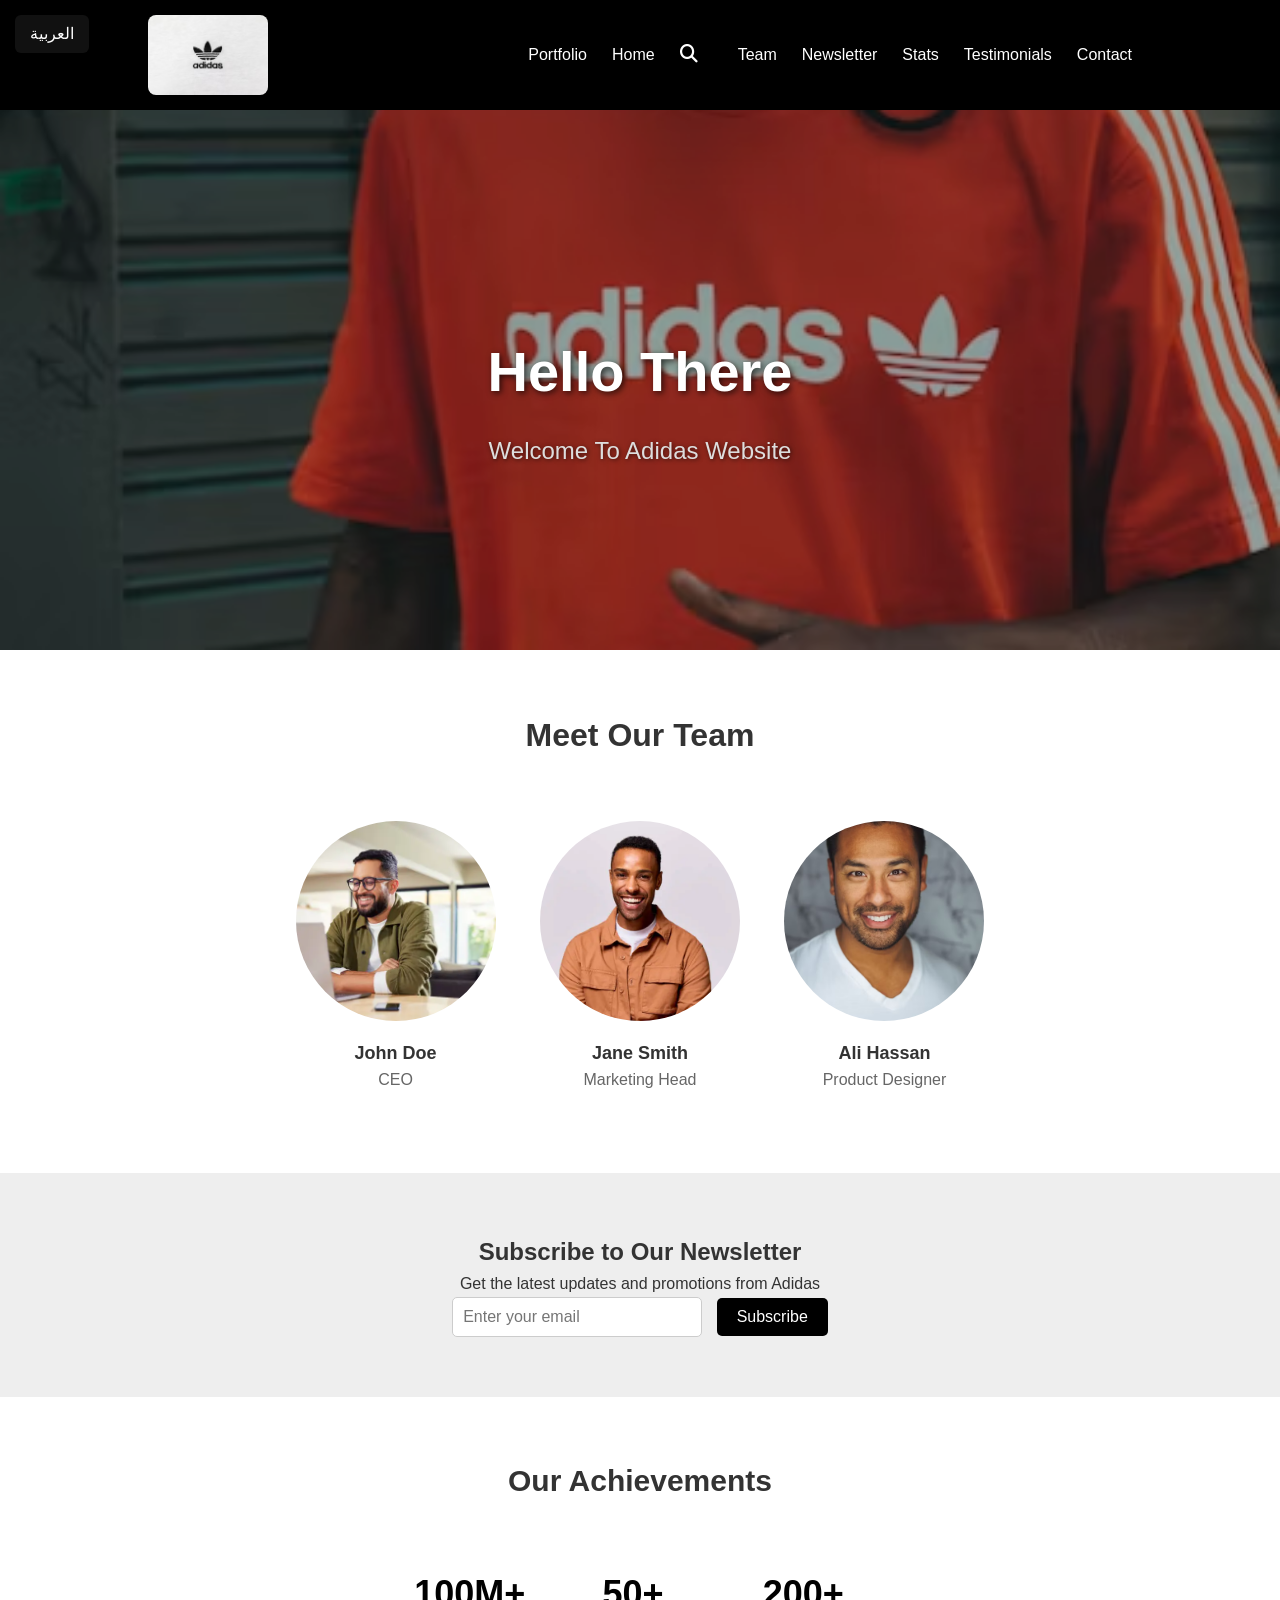
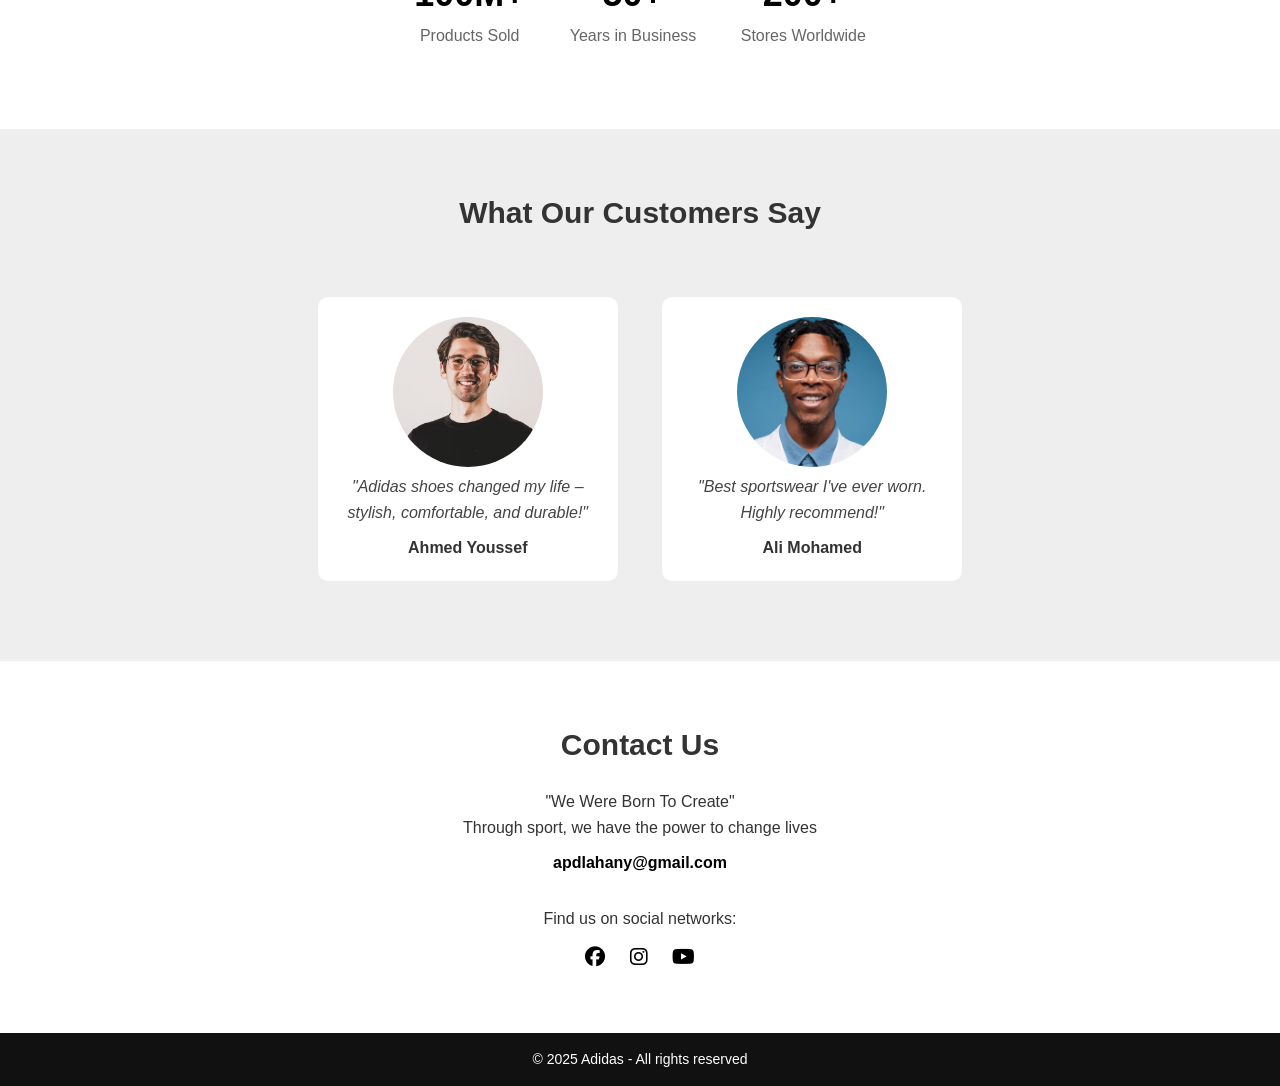
==== commit 7b2b8d26: "add2" ====
--- a/index.html
+++ b/index.html
@@ -17,7 +17,11 @@
       <div class="container">
         <img class="logo" src="imeges/logo.avif" alt="Logo" />
 
-        <nav class="navigation">
+        <button class="menu-toggle" id="menu-toggle">
+          <i class="fa-solid fa-bars"></i>
+        </button>
+
+        <nav class="navigation" id="nav">
           <ul class="nav-tools">
             <li><a href="#portfolio">Portfolio</a></li>
             <li><a href="#">Home</a></li>
--- a/css files/master.css
+++ b/css files/master.css
@@ -52,7 +52,6 @@
   max-width: 1200px;
   margin: 0 auto;
   padding: 0 20px;
-
   display: flex;
   align-items: center;
   justify-content: space-between;
@@ -73,12 +72,8 @@
   gap: 40px;
 }
 
-/* قائمة الأدوات (الأولى) */
 .nav-tools,
 .nav-links {
-  list-style: none;
-  margin: 0;
-  padding: 0;
   display: flex;
   align-items: center;
   gap: 25px;
@@ -93,16 +88,15 @@
 .nav-tools li a,
 .nav-links li a {
   color: #fff;
-  text-decoration: none;
   transition: color 0.3s ease;
 }
 
 .nav-tools li a:hover,
-.nav-links li a:hover {
+.nav-links li a:hover,
+.search i:hover {
   color: #f39c12;
 }
 
-/* أيقونة البحث */
 .search i {
   font-size: 18px;
   cursor: pointer;
@@ -110,30 +104,16 @@
   transition: color 0.3s ease;
 }
 
-.search i:hover {
-  color: #f39c12;
-}
-
-/* Responsive - تكيّف على الشاشات الصغيرة */
-@media (max-width: 768px) {
-  .headr .container {
-    flex-direction: column;
-    align-items: flex-start;
-  }
-
-  .navigation {
-    flex-direction: column;
-    gap: 15px;
-    width: 100%;
-  }
-
-  .nav-tools,
-  .nav-links {
-    justify-content: flex-start;
-    gap: 15px;
-    flex-wrap: wrap;
-  }
-}
+/* ====== Menu Toggle ====== */
+.menu-toggle {
+  display: none;
+  background: none;
+  border: none;
+  font-size: 24px;
+  cursor: pointer;
+  color: #fff;
+}
+
 /* ====== Landing Section ====== */
 .land {
   background: url("../imeges/sddefault.jpg") no-repeat center center/cover;
@@ -145,7 +125,7 @@
   color: #fff;
   position: relative;
   padding: 0 20px;
-  box-shadow: inset 0 0 0 1000px rgba(0, 0, 0, 0.35); /* تعتيم خلفية الصورة قليلاً */
+  box-shadow: inset 0 0 0 1000px rgba(0, 0, 0, 0.35);
 }
 
 .land .intro-text h1 {
@@ -160,25 +140,9 @@
   font-weight: 400;
   color: #ddd;
   text-shadow: 1px 1px 4px rgba(0, 0, 0, 0.6);
-  margin: 0;
-}
-
-/* Responsive */
-@media (max-width: 768px) {
-  .land {
-    height: 350px;
-  }
-
-  .land .intro-text h1 {
-    font-size: 2.5rem;
-  }
-
-  .land .intro-text p {
-    font-size: 1.2rem;
-  }
-}
-
-/* Team Section */
+}
+
+/* ====== Team Section ====== */
 .team {
   padding: 60px 20px;
   background-color: #fff;
@@ -206,7 +170,7 @@
   color: #666;
 }
 
-/* Newsletter */
+/* ====== Newsletter ====== */
 .newsletter {
   padding: 60px 20px;
   text-align: center;
@@ -234,7 +198,7 @@
   background-color: #222;
 }
 
-/* Stats Section */
+/* ====== Stats Section ====== */
 .stats {
   padding: 60px 20px;
   background-color: #fff;
@@ -260,7 +224,7 @@
   color: #666;
 }
 
-/* Testimonials */
+/* ====== Testimonials ====== */
 .testimonials {
   padding: 60px 20px;
   background-color: #eee;
@@ -290,7 +254,7 @@
   margin-top: 10px;
 }
 
-/* Contact Section */
+/* ====== Contact Section ====== */
 .contact {
   padding: 60px 20px;
   text-align: center;
@@ -328,7 +292,7 @@
   color: #f39c12;
 }
 
-/* Footer */
+/* ====== Footer ====== */
 footer {
   background-color: #111;
   color: #fff;
@@ -336,3 +300,70 @@
   padding: 15px;
   font-size: 14px;
 }
+
+/* ====== Responsive Design ====== */
+@media (max-width: 768px) {
+  .headr .container {
+    flex-direction: column;
+    align-items: flex-start;
+  }
+
+  .navigation {
+    display: none;
+    flex-direction: column;
+    gap: 10px;
+    width: 100%;
+  }
+
+  .navigation.active {
+    display: flex;
+  }
+
+  .nav-tools,
+  .nav-links {
+    flex-direction: column;
+    gap: 10px;
+    width: 100%;
+  }
+
+  .menu-toggle {
+    display: block;
+    align-self: flex-end;
+  }
+
+  .land {
+    height: 350px;
+  }
+
+  .land .intro-text h1 {
+    font-size: 2.5rem;
+  }
+
+  .land .intro-text p {
+    font-size: 1.2rem;
+  }
+}
+
+@media (min-width: 768px) {
+  .container {
+    width: 720px;
+  }
+}
+
+@media (min-width: 992px) {
+  .container {
+    width: 90%;
+  }
+}
+
+@media (min-width: 1200px) {
+  .container {
+    width: 80%;
+  }
+}
+
+@media (min-width: 1400px) {
+  .container {
+    width: 1200px;
+  }
+}
